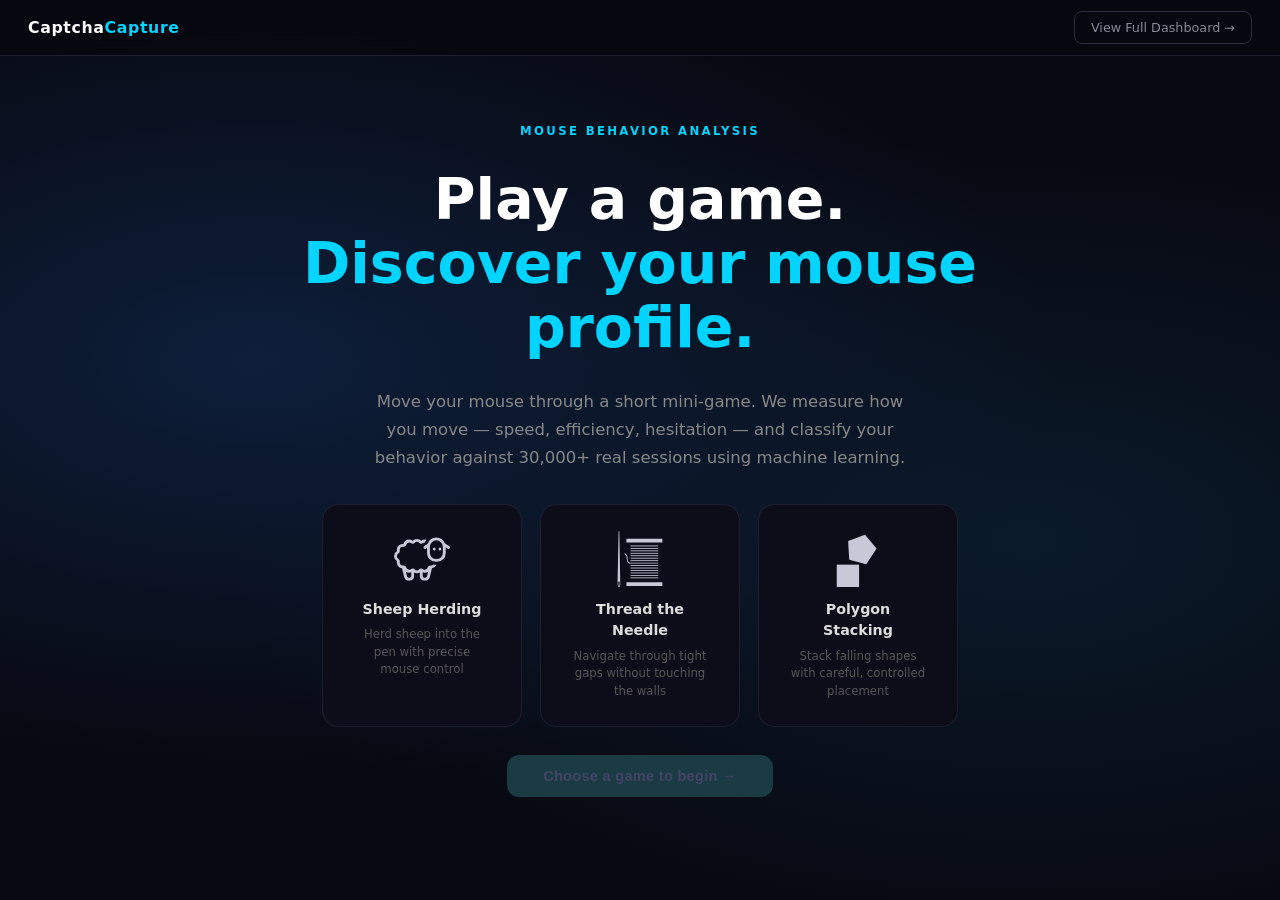
==== dashboard/frontend/game.html @ 06339fa9 "shared.css clean removed components section from shared.css after migrating/confirming it is in comp" ====
<!DOCTYPE html>
<html lang="en">
<head>
<meta charset="UTF-8">
<meta name="viewport" content="width=device-width, initial-scale=1.0">
<title>CaptchaCapture — Play & Discover Your Mouse Profile</title>
<link rel="stylesheet" href="css/tokens.css">
<link rel="stylesheet" href="css/components.css">
<link rel="stylesheet" href="css/shared.css">
<style>

#page-landing, #page-game, #page-results {
  display: none;
  min-height: 100vh;
  padding-top: var(--nav-h);
}
#page-landing.active,
#page-game.active,
#page-results.active { display: flex; }

#page-landing {
  flex-direction: column;
  align-items: center;
  justify-content: center;
  text-align: center;
  gap: 28px;
  padding: 80px 28px 60px;
  background:
    radial-gradient(ellipse at 20% 40%, #0d1f3a 0%, transparent 55%),
    radial-gradient(ellipse at 80% 60%, #0a1a2a 0%, transparent 55%);
}
.landing-eyebrow {
  font-size: 0.78rem;
  letter-spacing: 0.2em;
  text-transform: uppercase;
  color: #00d4ff;
  font-weight: 600;
}
.landing-title {
  font-size: clamp(2.2rem, 5vw, 3.8rem);
  font-weight: 800;
  color: #fff;
  line-height: 1.12;
  max-width: 720px;
}
.landing-title span { color: #00d4ff; }
.landing-sub {
  font-size: 1.1rem;
  color: #888;
  max-width: 540px;
  line-height: 1.7;
}
.game-picker {
  display: flex;
  gap: 18px;
  flex-wrap: wrap;
  justify-content: center;
  margin-top: 4px;
}
.game-card {
  background: #0d0d1a;
  border: 1.5px solid #1e1e30;
  border-radius: 16px;
  padding: 26px 30px;
  width: 200px;
  cursor: pointer;
  transition: border-color 0.2s, transform 0.15s, box-shadow 0.2s;
  text-align: center;
}
.game-card:hover {
  border-color: #00d4ff;
  transform: translateY(-4px);
  box-shadow: 0 10px 36px rgba(0,212,255,0.13);
}
.game-card.selected {
  border-color: #00d4ff;
  box-shadow: 0 0 0 2px #00d4ff44, 0 8px 28px rgba(0,212,255,0.18);
}
.game-card-icon { margin-bottom: 12px; display: flex; justify-content: center; }
.game-card-icon svg { width: 56px; height: 56px; overflow: visible; }
.game-card-name { font-size: 0.95rem; font-weight: 700; color: #ddd; }
.game-card-desc { font-size: 0.78rem; color: #555; margin-top: 6px; line-height: 1.5; }

#page-game {
  flex-direction: column;
  align-items: center;
  justify-content: flex-start;
  padding: 72px 20px 20px;
  gap: 10px;
}
.game-header {
  display: flex;
  align-items: center;
  justify-content: space-between;
  width: 100%;
  max-width: 960px;
  margin-bottom: 15px;
}
.game-title-row { font-size: 0.9rem; color: #666; }
.game-title-row strong { color: #bbb; font-size: 1rem; }
#game-status { font-size: 0.88rem; color: #00d4ff; font-weight: 600; }

.game-wrapper {
  display: flex;
  flex-direction: column;
  align-items: center;
  width: min(550px, 90vw);
  padding-top: 10px;

}

.game-container {
  width: min(550px, 90vw);
  display: flex;
  align-items: stretch;
  overflow: hidden;
  border-radius: 12px;

}

.game-instructions-banner {
  width: 100%;
  box-sizing: border-box;
  padding-top: 10px;
  padding-bottom: 10px;
  border-radius: 12px 12px 0 0; 
  line-height: 1.4;
  font-size: 15px;
  margin: 0;             
  display: flex;              
  flex-direction: column;
  justify-content: center;
  align-items: center;
  text-align: center;
  background: #00d5ff78;
  color: #fff;
}


.game-container {
  width: min(550px, 90vw);
  display: flex;
  flex-direction: column;  
  overflow: hidden;
  border-radius: 12px;
}

.game-canvas-wrap { 
  width: 100%;
  aspect-ratio: 1 / 1;
  position: relative;
  background: #000;
  overflow: hidden;
}
#game-canvas {
  display: block;
  width: 100%;
  height: 100%;
  image-rendering: pixelated;
  cursor: crosshair;
}
.game-loading {
  position: absolute;
  inset: 0;
  display: flex;
  flex-direction: column;
  align-items: center;
  justify-content: center;
  gap: 14px;
  background: #080810;
  font-size: 0.95rem;
  color: #555;
  transition: opacity 0.4s;
  pointer-events: none;
}
.game-loading.hidden { opacity: 0; pointer-events: none; }

.game-hint {
  font-size: 0.8rem;
  color: #444;
  max-width: 960px;
  text-align: center;
}

#page-results {
  flex-direction: column;
  align-items: center;
  justify-content: flex-start;
  padding: 88px 28px 60px;
  gap: 36px;
}
.results-hero { text-align: center; max-width: 640px; }
.results-eyebrow {
  font-size: 0.76rem;
  letter-spacing: 0.18em;
  text-transform: uppercase;
  color: #00d4ff;
  font-weight: 600;
  margin-bottom: 12px;
}
.results-cluster-name {
  font-size: clamp(1.8rem, 4vw, 2.8rem);
  font-weight: 800;
  color: #fff;
  line-height: 1.15;
}
.results-cluster-desc {
  font-size: 1rem;
  color: #aaa;
  margin-top: 12px;
  line-height: 1.7;
  max-width: 540px;
}
.cluster-badge { margin-bottom: 14px; }
#results-cluster-traits {
  display: none;
  flex-wrap: wrap;
  gap: 8px;
  margin-top: 16px;
}
.trait-pill {
  display: inline-flex;
  align-items: center;
  gap: 6px;
  background: rgba(255,255,255,0.07);
  border: 1px solid rgba(255,255,255,0.12);
  border-radius: 999px;
  padding: 4px 12px;
  font-size: 0.82rem;
}
.trait-key {
  color: #888;
  font-weight: 500;
}
.trait-val {
  color: #e0e0e0;
  font-weight: 700;
}
.results-stats {
  display: flex;
  gap: 14px;
  flex-wrap: wrap;
  justify-content: center;
  max-width: 740px;
  width: 100%;
}
.result-stat {
  background: #0d0d1a;
  border: 1px solid #1e1e30;
  border-radius: 14px;
  padding: 18px 22px;
  flex: 1;
  min-width: 120px;
  max-width: 160px;
  text-align: center;
}
.result-stat-label {
  font-size: 0.68rem;
  text-transform: uppercase;
  letter-spacing: 0.1em;
  color: #555;
  margin-bottom: 8px;
}
.result-stat-value {
  font-size: 1.7rem;
  font-weight: 800;
  color: #e8e8e8;
  line-height: 1;
}
.result-stat-unit {
  font-size: 0.65rem;
  color: #444;
  margin-top: 4px;
}
.results-cta-row {
  display: flex;
  gap: 14px;
  flex-wrap: wrap;
  justify-content: center;
}
</style>
</head>
<body>

<nav class="cc-nav">
  <span class="cc-nav-logo">Captcha<span class="accent">Capture</span></span>
  <a href="/dashboard" class="cc-nav-link">View Full Dashboard →</a>
</nav>

<section id="page-landing" class="active">
  <div class="landing-eyebrow">Mouse Behavior Analysis</div>
  <h1 class="landing-title">Play a game.<br><span>Discover your mouse profile.</span></h1>
  <p class="landing-sub">
    Move your mouse through a short mini-game. We measure how you move —
    speed, efficiency, hesitation — and classify your behavior against
    30,000+ real sessions using machine learning.
  </p>

  <div class="game-picker">
    <div class="game-card" data-game="0">
      <div class="game-card-icon" data-icon="sheep"></div>
      <div class="game-card-name">Sheep Herding</div>
      <div class="game-card-desc">Herd sheep into the pen with precise mouse control</div>
    </div>
    <div class="game-card" data-game="1">
      <div class="game-card-icon" data-icon="thread"></div>
      <div class="game-card-name">Thread the Needle</div>
      <div class="game-card-desc">Navigate through tight gaps without touching the walls</div>
    </div>
    <div class="game-card" data-game="2">
      <div class="game-card-icon" data-icon="polygon"></div>
      <div class="game-card-name">Polygon Stacking</div>
      <div class="game-card-desc">Stack falling shapes with careful, controlled placement</div>
    </div>
  </div>

  <button class="btn-primary" id="btn-start" disabled>
    Choose a game to begin →
  </button>

  <div class="error-banner" id="landing-error"></div>
</section>

<section id="page-game">
  <div class="game-header">
    <div class="game-title-row">Playing: <strong id="game-type-label">—</strong></div>
    <div style="display:flex;gap:12px;align-items:center">
      <span id="game-status">Loading…</span>
      <button class="btn-secondary" id="btn-back-to-landing">← Change game</button>
    </div>
  </div>

  <!-- Adding Game Instructions-->
  <div class="game-wrapper">
    <div id="game-instructions" class="game-instructions-banner" style="display:none;"></div>
    <!-- <canvas id="play-canvas" width="330" height="330"></canvas>-->

    <div class="game-canvas-wrap" id="game-canvas-wrap">
      <canvas id="game-canvas"></canvas>
      <div class="game-loading" id="game-loading-overlay">
        <div class="spinner"></div>
        <span>Loading game…</span>
      </div>
    </div>
  </div>



  <p class="game-hint">Move your mouse inside the game area to play. The game ends automatically when you complete the puzzle.</p>
  <div class="error-banner" id="game-error"></div>
</section>

<section id="page-results">
  <div class="results-hero">
    <div class="results-eyebrow">Your Mouse Profile</div>
    <div id="results-badge" class="cluster-badge"></div>
    <div id="results-cluster-name" class="results-cluster-name"></div>
    <div id="results-cluster-desc" class="results-cluster-desc"></div>
    <div id="results-cluster-traits"></div>
  </div>

  <div class="results-stats" id="results-stats"></div>

  <div class="results-cta-row">
    <a class="btn-primary" id="btn-see-dashboard" href="/dashboard">
      See where you fit in the full dataset →
    </a>
    <button class="btn-ghost" id="btn-play-again">↺ Play again</button>
  </div>
</section>

<script src="js/svg_icons.js"></script>
<script>

const PAGES = ["landing", "game", "results"];
function showPage(name) {
  PAGES.forEach(p =>
    document.getElementById(`page-${p}`).classList.toggle("active", p === name)
  );
}

function showError(id, msg) {
  const el = document.getElementById(id);
  if (!el) return;
  el.textContent = msg;
  el.style.display = "block";
}
function clearError(id) {
  const el = document.getElementById(id);
  if (el) { el.textContent = ""; el.style.display = "none"; }
}


const CLUSTER_INFO = {
  0: {
    name: "Fast-Balanced-Fluid",
    color: "#f77189",
    desc: "You move fast and you cover the most ground doing it. Your speed varies in bursts rather than staying perfectly steady, suggesting confident, reactive movement rather than rigid precision. You prioritize momentum over caution, and it shows.",
    stats: { speed: "High", efficiency: "Moderate", pauses: "Low", consistency: "Variable" },
  },
  1: {
    name: "Slow-Balanced-Fluid",
    color: "#97a431",
    desc: "The most consistent mover of all groups. Your speed barely wavers, which is rare. You take longer and pause more often, but your paths are economical. You think before you move, and when you move, it's controlled.",
    stats: { speed: "Low", efficiency: "Moderate", pauses: "High", consistency: "Very steady" },
  },
  2: {
    name: "Moderate-Direct-Fluid",
    color: "#36ada4",
    desc: "You take the most direct paths of any group, with higher path efficiency than anyone else, and you finish fastest despite not being the quickest mover. You move with purpose: no wasted distance, low hesitation, and a clear sense of where you're going before your hand moves.",
    stats: { speed: "Moderate", efficiency: "Highest", pauses: "Low", consistency: "Moderate" },
  },
  3: {
    name: "Moderate-Circuitous-Hesitant",
    color: "#a48cf4",
    desc: "You explore. Your paths are the longest of any group, about twice the distance of typical sessions, and you take roughly three times as long to complete tasks. This is a rare profile (about 6% of all sessions): careful, investigative, and thorough. You study the environment before committing.",
    stats: { speed: "Moderate-low", efficiency: "Lowest", pauses: "Highest", consistency: "Variable" },
  },
};

const GAME_LABELS = ["Sheep Herding", "Thread the Needle", "Polygon Stacking"];
const GAME_TYPES  = ["sheep-herding", "thread-the-needle", "polygon-stacking"];

let selectedGameIdx = null;
let wasmModule      = null;
let rafId           = null;
let gameRunning     = false;

document.querySelectorAll(".game-card").forEach(card => {
  card.addEventListener("click", () => {
    document.querySelectorAll(".game-card").forEach(c => c.classList.remove("selected"));
    card.classList.add("selected");
    selectedGameIdx = parseInt(card.dataset.game, 10);
    const btn = document.getElementById("btn-start");
    btn.textContent = `Start ${GAME_LABELS[selectedGameIdx]} →`;
    btn.disabled = false;
  });
});

document.getElementById("btn-start").addEventListener("click", () => {
  if (selectedGameIdx === null) return;
  clearError("landing-error");
  startGame(selectedGameIdx);
});

document.getElementById("btn-back-to-landing").addEventListener("click", () => {
  stopGame();
  showPage("landing");
});

document.getElementById("btn-play-again").addEventListener("click", () => {
  showPage("landing");
});


function createSeededRNG(seed) {
  let state = seed >>> 0;
  return {
    next() {
      state |= 0;
      state = (state + 0x6D2B79F5) | 0;
      let t = Math.imul(state ^ (state >>> 15), 1 | state);
      t = (t + Math.imul(t ^ (t >>> 7), 61 | t)) ^ t;
      return ((t ^ (t >>> 14)) >>> 0) / 4294967296;
    }
  };
}

const GameTypeEnum = {
  "thread-the-needle": 0,
  "sheep-herding":     1,
  "polygon-stacking":  2,
};

function renderPvg(G, ctx, W, H, imageData) {
  G._game_render_pvg();
  const pixelPtr = G._game_get_pvg_pixels();
  const stride   = G._game_get_pvg_stride();
  if (!pixelPtr || !stride) return;

  const wasmMem = G.HEAPU8;
  const data = imageData.data;
  for (let y = 0; y < H; y++) {
    const srcRow = pixelPtr + y * stride;
    const dstRow = y * W * 4;
    for (let x = 0; x < W; x++) {
      const si = srcRow + x * 4, di = dstRow + x * 4;
      const r = wasmMem[si], g = wasmMem[si+1], b = wasmMem[si+2], a = wasmMem[si+3];
      if (a === 0) {
        data[di] = data[di+1] = data[di+2] = data[di+3] = 0;
      } else if (a === 255) {
        data[di] = r; data[di+1] = g; data[di+2] = b; data[di+3] = 255;
      } else {
        data[di]   = Math.min(255, (r * 255 / a) | 0);
        data[di+1] = Math.min(255, (g * 255 / a) | 0);
        data[di+2] = Math.min(255, (b * 255 / a) | 0);
        data[di+3] = a;
      }
    }
  }
  ctx.putImageData(imageData, 0, 0);
}

//// Adding Game Instructions ////
const GAME_INSTRUCTIONS = {
  'sheep-herding': {
    class: 'sheep',
    small: 'Drag the dots into the',
    main: '<span style="color:#86efac">Green</span> circle'
  },
  'thread-the-needle': {
    class: 'needle',
    small: 'Drag the top of the string<br>to guide the carrot into',
    main: 'The Target' 
  },
  'polygon-stacking': {
    class: 'polygon',
    small: 'Stack and balance for',
    main: '3 Seconds'
  }
};


function showGameInstructions(gameType, targetInfo = null) {
  const header = document.getElementById('game-instructions');
  const info = GAME_INSTRUCTIONS[gameType];
  if (!info) {
    header.style.display = 'none';
    return;
  }
  header.className = `game-instructions-banner ${info.class}`;

  let mainText = info.main;
  if (gameType === 'thread-the-needle' && targetInfo && targetInfo.colorName) {
    const shapeName = targetInfo.shape.charAt(0).toUpperCase() + targetInfo.shape.slice(1);
    mainText = `The <span style="color:${targetInfo.colorHex}">${targetInfo.colorName}</span> ${shapeName}`;
  }
  header.innerHTML = `
    <div class="game-header-small">${info.small}</div>
    <div class="game-header-main">${mainText}</div>
  `;
  header.style.display = 'block';
}

function getTargetInfo(G) {
  const shapePtr = G._malloc(64);
  const colorPtr = G._malloc(64);
  const colorValuePtr = G._malloc(4);

  G._game_get_target_info(shapePtr, colorPtr, colorValuePtr);

  const shape = G.UTF8ToString(shapePtr);
  const colorName = G.UTF8ToString(colorPtr);
  const colorValue = G.getValue(colorValuePtr, 'i32');

  const r = colorValue & 0xff;
  const g = (colorValue >> 8) & 0xff;
  const b = (colorValue >> 16) & 0xff;

  const colorHex =
    `#${r.toString(16).padStart(2, '0')}` +
    `${g.toString(16).padStart(2, '0')}` +
    `${b.toString(16).padStart(2, '0')}`;

  G._free(shapePtr);
  G._free(colorPtr);
  G._free(colorValuePtr);

  return { shape, colorName, colorHex };
}


const CANVAS_SIZE  = 330;
const GRID_SIZE    = 200;
const PHYSICS_MS   = 1000 / 240;

async function startGame(gameIdx) {
  showPage("game");
  document.getElementById("game-type-label").textContent = GAME_LABELS[gameIdx];
  document.getElementById("game-status").textContent = "Loading…";
  clearError("game-error");

  const overlay = document.getElementById("game-loading-overlay");
  overlay.classList.remove("hidden");

  try {
    if (!window.createGameModule) {
      await loadScript("game.js");
    }

    if (!wasmModule) {
      wasmModule = await window.createGameModule({ locateFile: p => p });
    }

    const G = wasmModule;

    const playSeed = Math.floor(Math.random() * 3333);
    const rng = createSeededRNG(playSeed);
    rng.next();
    const wasmSeed = Math.floor(rng.next() * 0xffffffff);

    const gameTypeStr = GAME_TYPES[gameIdx];
    const gameTypeEnum = GameTypeEnum[gameTypeStr];
    G._game_init(gameTypeEnum, wasmSeed, CANVAS_SIZE, CANVAS_SIZE);


    //// add target info + game instruction////
    const targetInfo = getTargetInfo(G);
    showGameInstructions(gameTypeStr, targetInfo);

    const canvas  = document.getElementById("game-canvas");
    canvas.width  = CANVAS_SIZE;
    canvas.height = CANVAS_SIZE;
    const ctx2d   = canvas.getContext("2d");
    const imgData = new ImageData(CANVAS_SIZE, CANVAS_SIZE);

    overlay.classList.add("hidden");
    document.getElementById("game-status").textContent = "Playing…";
    gameRunning = true;

    let gx = GRID_SIZE / 2, gy = GRID_SIZE / 2, mouseDown = false;

    function toGrid(e) {
      const rect = canvas.getBoundingClientRect();
      gx = Math.max(0, Math.min(GRID_SIZE, ((e.clientX - rect.left) / rect.width)  * GRID_SIZE));
      gy = Math.max(0, Math.min(GRID_SIZE, ((e.clientY - rect.top)  / rect.height) * GRID_SIZE));
    }

    canvas.addEventListener("mousemove",  toGrid);
    canvas.addEventListener("mousedown",  e => { toGrid(e); mouseDown = true;  });
    canvas.addEventListener("mouseup",    e => { toGrid(e); mouseDown = false; });
    canvas.addEventListener("mouseleave", ()  => { mouseDown = false; });
    canvas.addEventListener("touchmove",  e => { e.preventDefault(); toGrid(e.touches[0]); }, { passive: false });
    canvas.addEventListener("touchstart", e => { e.preventDefault(); mouseDown = true;  toGrid(e.touches[0]); }, { passive: false });
    canvas.addEventListener("touchend",   e => { e.preventDefault(); mouseDown = false; }, { passive: false });

    let accumulator = 0;
    let lastTs = performance.now();

    function loop(ts) {
      if (!gameRunning) return;

      accumulator += ts - lastTs;
      lastTs = ts;

      while (accumulator >= PHYSICS_MS) {
        G._game_record_input(gx, gy);
        G._game_apply_input(gx, gy, mouseDown ? 1 : 0);
        G._game_step(gx, gy, mouseDown ? 1 : 0);
        accumulator -= PHYSICS_MS;

        if (G._game_is_solved() || G._game_is_failed()) {
          gameRunning = false;
          document.getElementById("game-status").textContent = "Analysing…";
          finishGame(gameIdx, playSeed);
          return;
        }
      }

      renderPvg(G, ctx2d, CANVAS_SIZE, CANVAS_SIZE, imgData);
      rafId = requestAnimationFrame(loop);
    }

    rafId = requestAnimationFrame(loop);

  } catch (err) {
    console.error("[game]", err);
    overlay.classList.add("hidden");
    showError("game-error", `Could not start game: ${err.message || err}`);
    document.getElementById("game-status").textContent = "Error";
  }
}

function stopGame() {
  gameRunning = false;
  if (rafId) { cancelAnimationFrame(rafId); rafId = null; }
  const old = document.getElementById("game-canvas");
  if (old) { old.replaceWith(old.cloneNode(false)); }
  if (wasmModule) { try { wasmModule._game_cleanup(); } catch(e) {} }
  //// hide instructions ////
  document.getElementById('game-instructions').style.display = 'none';
}

async function loadScript(src) {
  return new Promise((resolve, reject) => {
    const s = document.createElement("script");
    s.src     = src;
    s.onload  = resolve;
    s.onerror = () => reject(new Error(`Failed to load ${src}`));
    document.head.appendChild(s);
  });
}

function computeFeatures(session) {
  const ticks = session.tickInputs || [];
  const n = ticks.length;

  if (n < 2) {
    return { speed_mean: 0, path_efficiency: 0, pause_rate: 0, duration: 0 };
  }

  const tickCount  = session.physicsTickCount || n;
  const durationMs = session.duration || (tickCount * (1000 / 240));

  let totalDist = 0;
  let pauses = 0;
  const PAUSE_THRESH = 0.5;

  for (let i = 1; i < n; i++) {
    const dx = ticks[i].x - ticks[i-1].x;
    const dy = ticks[i].y - ticks[i-1].y;
    const d  = Math.sqrt(dx*dx + dy*dy);
    totalDist += d;
    if (d < PAUSE_THRESH) pauses++;
  }

  const dx0 = ticks[n-1].x - ticks[0].x;
  const dy0 = ticks[n-1].y - ticks[0].y;
  const straightLine = Math.sqrt(dx0*dx0 + dy0*dy0);

  const speed_mean      = totalDist / Math.max(n - 1, 1);
  const path_efficiency = totalDist > 0 ? Math.min(straightLine / totalDist, 1) : 0;
  const pause_rate      = (n - 1) > 0 ? pauses / (n - 1) : 0;

  return {
    speed_mean:      parseFloat(speed_mean.toFixed(4)),
    path_efficiency: parseFloat(path_efficiency.toFixed(4)),
    pause_rate:      parseFloat(pause_rate.toFixed(4)),
    duration:        parseFloat(durationMs.toFixed(2)),
  };
}

async function finishGame(gameIdx, playSeed) {
  const G = wasmModule;

  let JsonSession = {};
  try {
    const ptr  = G._game_get_session_data();
    const json = G.UTF8ToString(ptr);
    console.log("[game] session JSON:", json);
    if (json) JsonSession = JSON.parse(json);
  } catch (e) {
    console.warn("[game] Could not read session data:", e);
  }

  const computed = computeFeatures(JsonSession);
  console.log("[game] computed features:", computed);

  const sessionFeatures = {
    speed_mean:      computed.speed_mean,
    path_efficiency: computed.path_efficiency,
    pause_rate:      computed.pause_rate,
    duration:        parseFloat(Math.log(Math.max(computed.duration, 1)).toFixed(4)),
    duration_ms:     computed.duration,
    game_type:       GAME_TYPES[gameIdx],
    puzzle_seed:     playSeed,
  };

  try { G._game_cleanup(); } catch(e) {}

  let result;
  try {
    const resp = await fetch("/api/classify", {
      method: "POST",
      headers: { "Content-Type": "application/json" },
      body: JSON.stringify(sessionFeatures),
    });
    if (!resp.ok) throw new Error(`Server returned ${resp.status}`);
    result = await resp.json();
  } catch (err) {
    console.error("[classify]", err);
    showError("game-error", `Classification failed: ${err.message}`);
    document.getElementById("game-status").textContent = "Error";
    return;
  }

  renderResults(result, sessionFeatures);
}


function renderResults(result, features) {
  const info = CLUSTER_INFO[result.cluster] || { name: `Cluster ${result.cluster}`, color: "#888", desc: "" };
  const clr  = info.color;

  document.getElementById("results-badge").textContent      = `Cluster ${result.cluster}`;
  document.getElementById("results-badge").style.cssText    = `border-color:${clr};color:${clr}`;
  document.getElementById("results-cluster-name").textContent = info.name;
  document.getElementById("results-cluster-name").style.color = clr;
  document.getElementById("results-cluster-desc").textContent  = info.desc;

  const traitEl = document.getElementById("results-cluster-traits");
  if (traitEl && info.stats) {
    traitEl.innerHTML = Object.entries(info.stats).map(([k, v]) =>
      `<span class="trait-pill"><span class="trait-key">${k.charAt(0).toUpperCase() + k.slice(1)}</span><span class="trait-val">${v}</span></span>`
    ).join("");
    traitEl.style.display = "flex";
  } else if (traitEl) {
    traitEl.style.display = "none";
  }

  const statDefs = [
    { key: "speed_mean",      label: "Avg Speed",  unit: "px/tick" },
    { key: "path_efficiency", label: "Efficiency", unit: "" },
    { key: "pause_rate",      label: "Pause Rate", unit: "" },
    { key: "duration_ms",     label: "Duration",   unit: "ms" },
  ];

  document.getElementById("results-stats").innerHTML = statDefs.map(s => {
    const raw = features[s.key] ?? result.features?.[s.key];
    const val = raw != null ? Number(raw).toFixed(2) : "—";
    return `
      <div class="result-stat">
        <div class="result-stat-label">${s.label}</div>
        <div class="result-stat-value">${val}</div>
        ${s.unit ? `<div class="result-stat-unit">${s.unit}</div>` : ""}
      </div>`;
  }).join("");

  const exemplar = result.exemplars?.[0];
  let dashUrl = `/dashboard?cluster=${result.cluster}`;
  if (exemplar) dashUrl += `&point=${exemplar.hf_index}`;
  if (features.game_type) dashUrl += `&game=${encodeURIComponent(features.game_type)}`;
  document.getElementById("btn-see-dashboard").href = dashUrl;

  showPage("results");
}

document.querySelectorAll(".game-card-icon[data-icon]").forEach(container => {
  const key = container.dataset.icon;
  const map = { sheep: sheepSVG, thread: threadSVG, polygon: polygonSVG };
  if (!map[key]) return;
  const svg = document.createElementNS("http://www.w3.org/2000/svg", "svg");
  svg.setAttribute("xmlns", "http://www.w3.org/2000/svg");
  svg.innerHTML = map[key];
  container.appendChild(svg);
  const bb = svg.getBBox();
  if (bb.width && bb.height) {
    svg.setAttribute("viewBox", `${bb.x} ${bb.y} ${bb.width} ${bb.height}`);
  }
});
</script>
</body>
</html>
---- dashboard/frontend/css/tokens.css ----
/* =============================================================================
   tokens.css — Design System
   ============================================================================= */

:root {
  /* Backgrounds */
  --bg-base:      #080810;
  --bg-surface:   #0d0d1a;
  --bg-raised:    #12121f;
  --bg-border:    #1e1e30;
  --bg-border-2:  #2a2a40;

  /* Accent */
  --accent:       #00d4ff;
  --accent-dim:   #00d4ff44;
  --accent-hover: #33ddff;

  /* Text */
  --text-hi:      #ffffff;
  --text-mid:     #c8c8d8;
  --text-lo:      #888899;
  --text-muted:   #555566;

  /* Cluster palette */
  --cluster-0: #ff4d6d;
  --cluster-1: #c9d93a;
  --cluster-2: #ff9f1c;
  --cluster-3: #b388ff;

  /* Layout */
  --nav-h: 56px;

  /* Radius */
  --radius-sm: 8px;
  --radius-md: 12px;
  --radius-lg: 16px;

  /* Typography */
  --font-ui:   "Segoe UI", system-ui, -apple-system, sans-serif;
  --font-mono: "Cascadia Code", "Fira Code", "Consolas", ui-monospace, monospace;

  /* trajectory */
  --traj-bg:           #1a1a2a;
  --traj-border:       var(--bg-border-2);

  --traj-cursor-up:    var(--text-mid);
  --traj-cursor-down:  var(--accent);

  --traj-trail-up:     var(--text-mid);
  --traj-trail-down:   var(--accent);

  --traj-badge-bg:     var(--bg-raised);
  --traj-badge-stroke: var(--bg-border);

  --traj-replay-bg:    var(--bg-raised);
  --traj-replay-border: var(--bg-border);
}
---- dashboard/frontend/css/components.css ----
/* =============================================================================
   components.css — UI Elements
   ============================================================================= */

/* NAV */
.cc-nav {
  position: fixed;
  top: 0; left: 0; right: 0;
  height: var(--nav-h);
  display: flex;
  justify-content: space-between;
  align-items: center;
  padding: 0 28px;
  background: rgba(8,8,16,0.92);
  border-bottom: 1px solid var(--bg-border);
  backdrop-filter: blur(14px);
  z-index: 200;
}

.cc-nav-logo {
  font-size: 1.05rem;
  font-weight: 800;
  color: var(--text-hi);
  text-decoration: none;
}
.cc-nav-logo .accent { color: var(--accent); }

.cc-nav-section {
  font-size: 0.82rem;
  color: var(--text-muted);
}

.cc-nav-link {
  font-size: 0.85rem;
  padding: 6px 16px;
  border: 2px solid var(--accent);
  border-radius: var(--radius-sm);
  color: var(--text-lo);
  text-decoration: none;
}

#reset-btn {
  font-size: 0.85rem;
  border: 2px solid var(--text-lo);
  border-radius: var(--radius-sm);
  color: var(--text-lo);
  text-decoration: none;
  background: rgba(8,8,16,0.92);
}

.cc-nav-actions {
  display: flex;
  align-items: center;
  gap: 10px; 
}

/* BUTTON BASE */
.btn {
  display: inline-flex;
  align-items: center;
  gap: 8px;
  cursor: pointer;
  text-decoration: none;
  border-radius: var(--radius-md);
  transition: 0.18s;
}

/* Primary button */
.btn-primary {
  display: inline-flex;
  align-items: center;
  gap: 8px;
  padding: 13px 36px;
  background: var(--accent);
  color: #000;
  font-weight: 800;
  font-size: 0.97rem;
  border: none;
  border-radius: var(--radius-md);
  cursor: pointer;
  transition: background 0.18s, transform 0.15s, box-shadow 0.18s;
  letter-spacing: 0.02em;
  text-decoration: none;
}

.btn-primary:hover {
  background: var(--accent-hover);
  transform: translateY(-2px);
  box-shadow: 0 8px 24px rgba(0, 212, 255, 0.25);
}

.btn-primary:disabled {
  background: #1a3a44;
  color: #446;
  cursor: not-allowed;
  transform: none;
  box-shadow: none;
}

/* Secondary button */
.btn-secondary {
  display: inline-flex;
  align-items: center;
  gap: 6px;
  padding: 8px 18px;
  background: transparent;
  color: var(--text-lo);
  font-size: 0.85rem;
  border: 1px solid var(--bg-border-2);
  border-radius: var(--radius-sm);
  cursor: pointer;
  transition: color 0.18s, border-color 0.18s;
  text-decoration: none;
}

.btn-secondary:hover {
  color: var(--text-hi);
  border-color: #555;
}

/* Ghost button */
.btn-ghost {
  display: inline-flex;
  align-items: center;
  gap: 8px;
  padding: 13px 30px;
  background: transparent;
  color: var(--text-lo);
  font-size: 0.95rem;
  border: 1px solid var(--bg-border-2);
  border-radius: var(--radius-md);
  cursor: pointer;
  text-decoration: none;
  transition: color 0.18s, border-color 0.18s;
}

.btn-ghost:hover {
  color: var(--text-hi);
  border-color: #555;
}

/* Cluster badge */
.cluster-badge {
  display: inline-block;
  font-size: 0.78rem;
  font-weight: 700;
  letter-spacing: 0.06em;
  text-transform: uppercase;
  border: 1.5px solid currentColor;
  border-radius: 20px;
  padding: 4px 16px;
}

/* Error banner */
.error-banner {
  display: none;
  background: #1a0000;
  border: 1px solid #600;
  color: #f88;
  font-size: 0.85rem;
  padding: 12px 20px;
  border-radius: var(--radius-md);
  max-width: 640px;
  width: 100%;
  text-align: center;
}

/* Loading spinner */
.spinner {
  width: 36px;
  height: 36px;
  border: 3px solid var(--bg-border);
  border-top-color: var(--accent);
  border-radius: 50%;
  animation: spin 0.8s linear infinite;
}

@keyframes spin { to { transform: rotate(360deg); } }

@keyframes spin {
  to { transform: rotate(360deg); }
}



.panel {
  display: grid;
  grid-template-rows: 50px 1fr;
  border-radius: var(--radius-sm);
  overflow: hidden;
  background: #000;
  box-shadow: 0 2px 6px rgba(0,0,0,0.1);
}

/* shared panel header */
.panel > h3 {
  display: flex;
  justify-content: center;
  align-items: center;
  margin: 0;
  font-size: 1.1rem;
  font-weight: 700;
  color: #fff;
}

.btn {
  display: inline-flex;
  align-items: center;
  gap: 8px;
  cursor: pointer;
  text-decoration: none;
  border-radius: var(--radius-md);
  transition: 0.18s;
}

.text-ui { font-family: var(--font-ui); }

.text-muted { color: var(--text-muted); }

.text-sm { font-size: 0.85rem; }
.text-xs { font-size: 0.75rem; }
.text-md { font-size: 1rem; }
.text-lg { font-size: 1.15rem; }

.is-hovered { transition: 120ms ease; }
.is-selected { transition: 120ms ease; }
.is-disabled { opacity: 0.5; pointer-events: none; }
}
---- dashboard/frontend/css/shared.css ----
/* =============================================================================
   shared.css — CaptchaCapture Design System
   Single source of truth for all visual styles.
   ============================================================================= */


/* =============================================================================
   1. RESET
   ============================================================================= */

*, *::before, *::after { box-sizing: border-box; margin: 0; padding: 0; }

/* =============================================================================
   3. BASE / GLOBAL
   ============================================================================= */

html, body {
  height: 100%;
  margin: 0;
  padding: 0;
  background: var(--bg-base);
  color: var(--text-mid);
  font-family: var(--font-ui);
  font-size: 15px;
  line-height: 1.5;
  overflow-x: hidden;
}


/* =============================================================================
   4. NAVIGATION
   ============================================================================= */

.cc-nav {
  position: fixed;
  top: 0; left: 0; right: 0;
  height: var(--nav-h);
  display: flex;
  align-items: center;
  justify-content: space-between;
  padding: 0 28px;
  background: rgba(8, 8, 16, 0.92);
  border-bottom: 1px solid var(--bg-border);
  backdrop-filter: blur(14px);
  -webkit-backdrop-filter: blur(14px);
  z-index: 200;
}

.cc-nav-logo {
  font-size: 1.05rem;
  font-weight: 800;
  color: var(--text-hi);
  letter-spacing: 0.04em;
  text-decoration: none;
}

.cc-nav-logo .accent { color: var(--accent); }

.cc-nav-section {
  font-weight: 400;
  color: var(--text-muted);
  font-size: 0.82rem;
  margin-left: 10px;
}

.cc-nav-link {
  font-size: 0.85rem;
  color: var(--text-lo);
  text-decoration: none;
  padding: 6px 16px;
  border: 1px solid var(--bg-border-2);
  border-radius: var(--radius-sm);
  transition: color 0.18s, border-color 0.18s;
}

.cc-nav-link:hover {
  color: var(--text-hi);
  border-color: #555;
}

/* =============================================================================
   6. TYPOGRAPHY — SVG data-vis & UI text
   ============================================================================= */

/* Filter list labels (D3 SVG text) */
.filters-text {
  font-size: 12px;
  fill: #A8A8A8;
  font-weight: 400;
  font-family: var(--font-ui);
  letter-spacing: 0.2px;
  transition: fill 120ms ease, opacity 120ms ease;
}

.filters-text.hovered { fill: #DCDCDC; }

.filters-text.selected {
  fill: #FFFFFF;
  font-weight: 600;
}

/* SVG axis labels */
.axis-label {
  font-family: var(--font-ui);
  fill: #bbb;
  font-size: 16px;
}

/* Radar legend line label */
.radar-legend-highlighted-line {
  font-size: 12px;
  paint-order: stroke;
  stroke: #BFBFBF;
  stroke-width: 6px;
  stroke-linejoin: round;
}
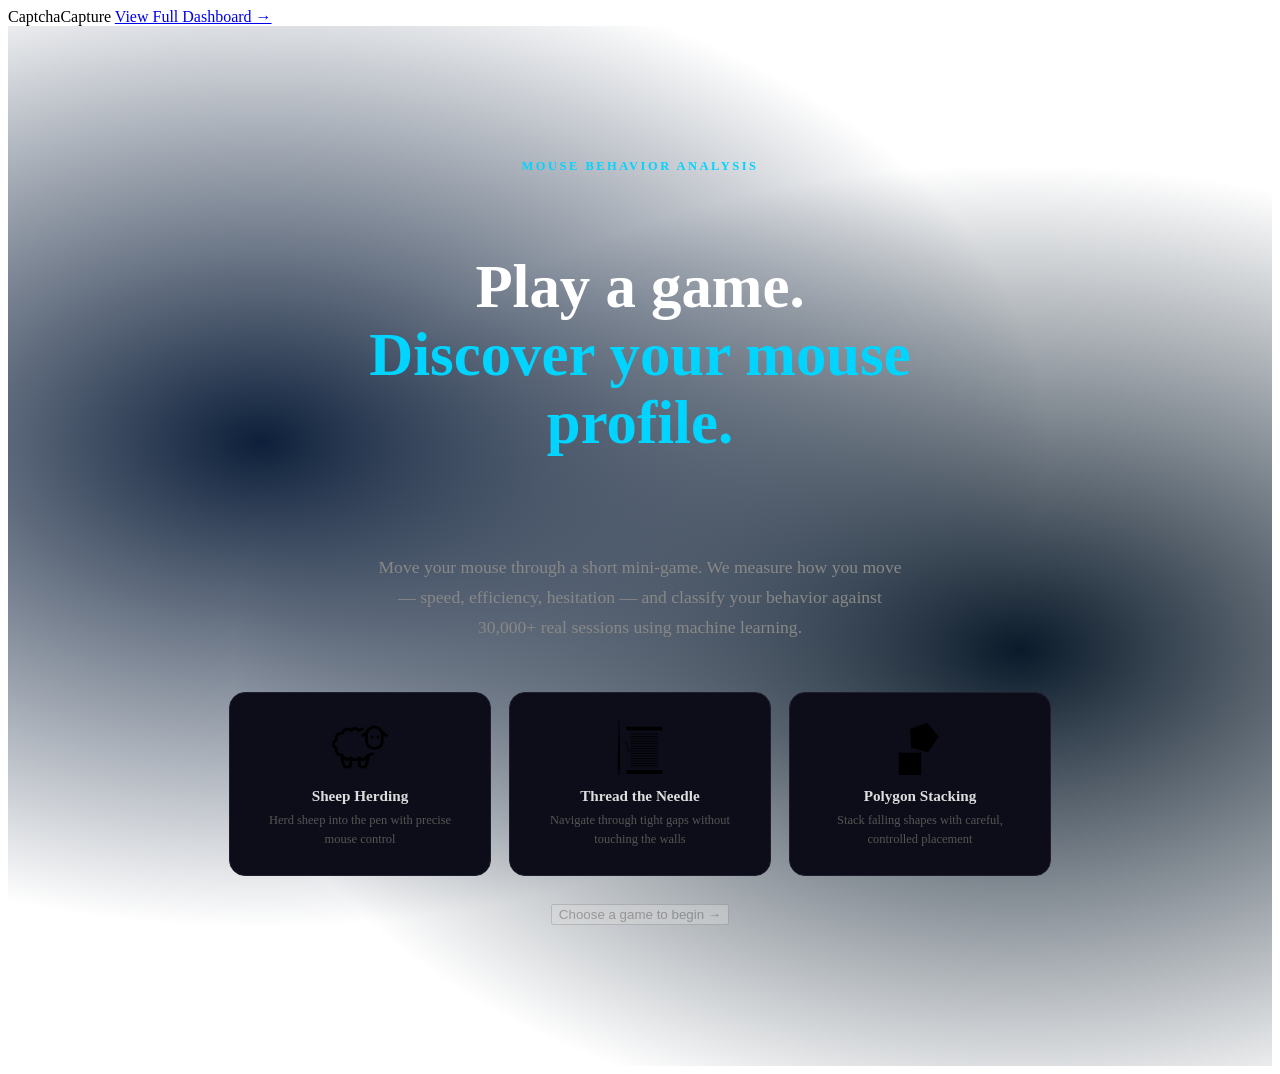
==== commit 5be33e71: "Adding michale's classifier" ====
--- a/dashboard/frontend/game.html
+++ b/dashboard/frontend/game.html
@@ -4,8 +4,6 @@
 <meta charset="UTF-8">
 <meta name="viewport" content="width=device-width, initial-scale=1.0">
 <title>CaptchaCapture — Play & Discover Your Mouse Profile</title>
-<link rel="stylesheet" href="css/tokens.css">
-<link rel="stylesheet" href="css/components.css">
 <link rel="stylesheet" href="css/shared.css">
 <style>
 
@@ -746,14 +744,20 @@
   const computed = computeFeatures(JsonSession);
   console.log("[game] computed features:", computed);
 
+  // Build raw-tick payload for the RF classifier path.
+  const rawTicks = (JsonSession.tickInputs || []).map(t => ({
+    x: t.x, y: t.y, isDown: t.isDown, sampleIndex: t.sampleIndex,
+  }));
+
   const sessionFeatures = {
+    ticks:           rawTicks,
+    duration:        computed.duration,
+    game_type:       GAME_TYPES[gameIdx],
+    puzzle_seed:     playSeed,
     speed_mean:      computed.speed_mean,
     path_efficiency: computed.path_efficiency,
     pause_rate:      computed.pause_rate,
-    duration:        parseFloat(Math.log(Math.max(computed.duration, 1)).toFixed(4)),
     duration_ms:     computed.duration,
-    game_type:       GAME_TYPES[gameIdx],
-    puzzle_seed:     playSeed,
   };
 
   try { G._game_cleanup(); } catch(e) {}
--- a/dashboard/frontend/css/shared.css
+++ b/dashboard/frontend/css/shared.css
@@ -3,83 +3,8 @@
    Single source of truth for all visual styles.
    ============================================================================= */
 
-
 /* =============================================================================
-   1. RESET
-   ============================================================================= */
-
-*, *::before, *::after { box-sizing: border-box; margin: 0; padding: 0; }
-
-/* =============================================================================
-   3. BASE / GLOBAL
-   ============================================================================= */
-
-html, body {
-  height: 100%;
-  margin: 0;
-  padding: 0;
-  background: var(--bg-base);
-  color: var(--text-mid);
-  font-family: var(--font-ui);
-  font-size: 15px;
-  line-height: 1.5;
-  overflow-x: hidden;
-}
-
-
-/* =============================================================================
-   4. NAVIGATION
-   ============================================================================= */
-
-.cc-nav {
-  position: fixed;
-  top: 0; left: 0; right: 0;
-  height: var(--nav-h);
-  display: flex;
-  align-items: center;
-  justify-content: space-between;
-  padding: 0 28px;
-  background: rgba(8, 8, 16, 0.92);
-  border-bottom: 1px solid var(--bg-border);
-  backdrop-filter: blur(14px);
-  -webkit-backdrop-filter: blur(14px);
-  z-index: 200;
-}
-
-.cc-nav-logo {
-  font-size: 1.05rem;
-  font-weight: 800;
-  color: var(--text-hi);
-  letter-spacing: 0.04em;
-  text-decoration: none;
-}
-
-.cc-nav-logo .accent { color: var(--accent); }
-
-.cc-nav-section {
-  font-weight: 400;
-  color: var(--text-muted);
-  font-size: 0.82rem;
-  margin-left: 10px;
-}
-
-.cc-nav-link {
-  font-size: 0.85rem;
-  color: var(--text-lo);
-  text-decoration: none;
-  padding: 6px 16px;
-  border: 1px solid var(--bg-border-2);
-  border-radius: var(--radius-sm);
-  transition: color 0.18s, border-color 0.18s;
-}
-
-.cc-nav-link:hover {
-  color: var(--text-hi);
-  border-color: #555;
-}
-
-/* =============================================================================
-   6. TYPOGRAPHY — SVG data-vis & UI text
+   6. TYPOGRAPHY — SVG data-vis & UI text //////// DIG INTO THIS BEFORE REMOVING
    ============================================================================= */
 
 /* Filter list labels (D3 SVG text) */
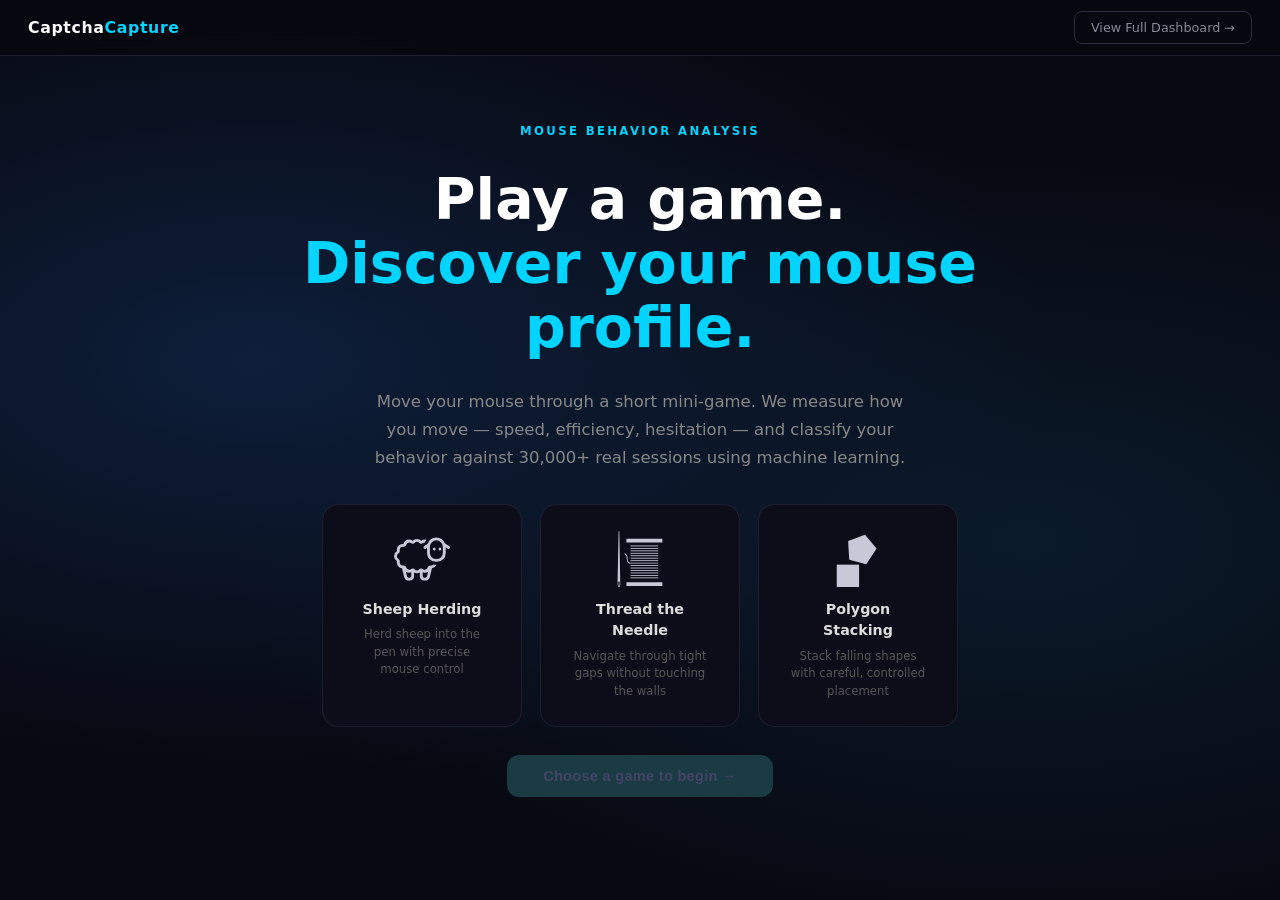
==== commit feb7103c: "Merge branch 'main' into dashboard-styling" ====
--- a/dashboard/frontend/game.html
+++ b/dashboard/frontend/game.html
@@ -4,7 +4,11 @@
 <meta charset="UTF-8">
 <meta name="viewport" content="width=device-width, initial-scale=1.0">
 <title>CaptchaCapture — Play & Discover Your Mouse Profile</title>
+<link rel="stylesheet" href="css/tokens.css">
+<link rel="stylesheet" href="css/layout.css">
+<link rel="stylesheet" href="css/components.css">
 <link rel="stylesheet" href="css/shared.css">
+<link rel="stylesheet" href="css/viz.css">
 <style>
 
 #page-landing, #page-game, #page-results {
@@ -689,45 +693,6 @@
   });
 }
 
-function computeFeatures(session) {
-  const ticks = session.tickInputs || [];
-  const n = ticks.length;
-
-  if (n < 2) {
-    return { speed_mean: 0, path_efficiency: 0, pause_rate: 0, duration: 0 };
-  }
-
-  const tickCount  = session.physicsTickCount || n;
-  const durationMs = session.duration || (tickCount * (1000 / 240));
-
-  let totalDist = 0;
-  let pauses = 0;
-  const PAUSE_THRESH = 0.5;
-
-  for (let i = 1; i < n; i++) {
-    const dx = ticks[i].x - ticks[i-1].x;
-    const dy = ticks[i].y - ticks[i-1].y;
-    const d  = Math.sqrt(dx*dx + dy*dy);
-    totalDist += d;
-    if (d < PAUSE_THRESH) pauses++;
-  }
-
-  const dx0 = ticks[n-1].x - ticks[0].x;
-  const dy0 = ticks[n-1].y - ticks[0].y;
-  const straightLine = Math.sqrt(dx0*dx0 + dy0*dy0);
-
-  const speed_mean      = totalDist / Math.max(n - 1, 1);
-  const path_efficiency = totalDist > 0 ? Math.min(straightLine / totalDist, 1) : 0;
-  const pause_rate      = (n - 1) > 0 ? pauses / (n - 1) : 0;
-
-  return {
-    speed_mean:      parseFloat(speed_mean.toFixed(4)),
-    path_efficiency: parseFloat(path_efficiency.toFixed(4)),
-    pause_rate:      parseFloat(pause_rate.toFixed(4)),
-    duration:        parseFloat(durationMs.toFixed(2)),
-  };
-}
-
 async function finishGame(gameIdx, playSeed) {
   const G = wasmModule;
 
@@ -741,23 +706,21 @@
     console.warn("[game] Could not read session data:", e);
   }
 
-  const computed = computeFeatures(JsonSession);
-  console.log("[game] computed features:", computed);
-
-  // Build raw-tick payload for the RF classifier path.
+  // Raw ticks + duration only — feature extraction matches server (_extract_features + downsample).
   const rawTicks = (JsonSession.tickInputs || []).map(t => ({
     x: t.x, y: t.y, isDown: t.isDown, sampleIndex: t.sampleIndex,
   }));
-
-  const sessionFeatures = {
-    ticks:           rawTicks,
-    duration:        computed.duration,
-    game_type:       GAME_TYPES[gameIdx],
-    puzzle_seed:     playSeed,
-    speed_mean:      computed.speed_mean,
-    path_efficiency: computed.path_efficiency,
-    pause_rate:      computed.pause_rate,
-    duration_ms:     computed.duration,
+  const tickCount = JsonSession.physicsTickCount || rawTicks.length;
+  let durationMs = JsonSession.duration != null ? Number(JsonSession.duration) : NaN;
+  if (!Number.isFinite(durationMs) || durationMs <= 0) {
+    durationMs = tickCount * PHYSICS_MS;
+  }
+  durationMs = Math.round(durationMs);
+
+  const classifyPayload = {
+    ticks: rawTicks,
+    duration: durationMs,
+    game_type: GAME_TYPES[gameIdx],
   };
 
   try { G._game_cleanup(); } catch(e) {}
@@ -767,10 +730,19 @@
     const resp = await fetch("/api/classify", {
       method: "POST",
       headers: { "Content-Type": "application/json" },
-      body: JSON.stringify(sessionFeatures),
+      body: JSON.stringify(classifyPayload),
     });
-    if (!resp.ok) throw new Error(`Server returned ${resp.status}`);
-    result = await resp.json();
+    let data;
+    try {
+      data = await resp.json();
+    } catch {
+      data = {};
+    }
+    if (!resp.ok) {
+      const msg = data.detail || data.error || `Server returned ${resp.status}`;
+      throw new Error(msg);
+    }
+    result = data;
   } catch (err) {
     console.error("[classify]", err);
     showError("game-error", `Classification failed: ${err.message}`);
@@ -778,17 +750,19 @@
     return;
   }
 
-  renderResults(result, sessionFeatures);
-}
-
-
-function renderResults(result, features) {
+  renderResults(result, { game_type: GAME_TYPES[gameIdx] });
+}
+
+
+function renderResults(result, ctx) {
+  const feats = result.features_raw || {};
   const info = CLUSTER_INFO[result.cluster] || { name: `Cluster ${result.cluster}`, color: "#888", desc: "" };
-  const clr  = info.color;
+  const displayName = result.cluster_name || info.name;
+  const clr = info.color;
 
   document.getElementById("results-badge").textContent      = `Cluster ${result.cluster}`;
   document.getElementById("results-badge").style.cssText    = `border-color:${clr};color:${clr}`;
-  document.getElementById("results-cluster-name").textContent = info.name;
+  document.getElementById("results-cluster-name").textContent = displayName;
   document.getElementById("results-cluster-name").style.color = clr;
   document.getElementById("results-cluster-desc").textContent  = info.desc;
 
@@ -803,15 +777,22 @@
   }
 
   const statDefs = [
-    { key: "speed_mean",      label: "Avg Speed",  unit: "px/tick" },
-    { key: "path_efficiency", label: "Efficiency", unit: "" },
-    { key: "pause_rate",      label: "Pause Rate", unit: "" },
-    { key: "duration_ms",     label: "Duration",   unit: "ms" },
+    { key: "speed_mean",      label: "Avg speed",     unit: "px/sample" },
+    { key: "path_efficiency", label: "Path efficiency", unit: "" },
+    { key: "pause_rate",      label: "Pause rate",    unit: "" },
+    { key: "duration",        label: "Duration",      unit: "ms" },
+    { key: "path_length",     label: "Path length",   unit: "px" },
+    { key: "speed_std",       label: "Speed std dev", unit: "px/sample" },
   ];
 
-  document.getElementById("results-stats").innerHTML = statDefs.map(s => {
-    const raw = features[s.key] ?? result.features?.[s.key];
-    const val = raw != null ? Number(raw).toFixed(2) : "—";
+  document.getElementById("results-stats").innerHTML = statDefs.filter(s => s.key in feats).map(s => {
+    const raw = feats[s.key];
+    const val =
+      raw == null
+        ? "—"
+        : s.key === "duration"
+          ? String(Math.round(Number(raw)))
+          : Number(raw).toFixed(2);
     return `
       <div class="result-stat">
         <div class="result-stat-label">${s.label}</div>
@@ -823,7 +804,7 @@
   const exemplar = result.exemplars?.[0];
   let dashUrl = `/dashboard?cluster=${result.cluster}`;
   if (exemplar) dashUrl += `&point=${exemplar.hf_index}`;
-  if (features.game_type) dashUrl += `&game=${encodeURIComponent(features.game_type)}`;
+  if (ctx.game_type) dashUrl += `&game=${encodeURIComponent(ctx.game_type)}`;
   document.getElementById("btn-see-dashboard").href = dashUrl;
 
   showPage("results");
--- a/dashboard/frontend/css/tokens.css
+++ b/dashboard/frontend/css/tokens.css
@@ -0,0 +1,77 @@
+/* =============================================================================
+   tokens.css — Design System
+   ============================================================================= */
+
+:root {
+  /* Backgrounds */
+  --bg-base:      #080810;
+  --bg-surface:   #0d0d1a;
+  --bg-raised:    #12121f;
+  --bg-border:    #1e1e30;
+  --bg-border-2:  #2a2a40;
+
+  /* Accent */
+  --accent:       #00d4ff;
+  --accent-dim:   #00d4ff44;
+  --accent-hover: #33ddff;
+
+  /* Text */
+  --text-hi:      #ffffff;
+  --text-mid:     #c8c8d8;
+  --text-lo:      #888899;
+  --text-muted:   #555566;
+
+  /* Cluster palette */
+  --cluster-0: #ff4d6d;
+  --cluster-1: #c9d93a;
+  --cluster-2: #ff9f1c;
+  --cluster-3: #b388ff;
+
+  /* Layout */
+  --nav-h: 56px;
+
+  /* Radius */
+  --radius-sm: 8px;
+  --radius-md: 12px;
+  --radius-lg: 16px;
+
+  /* Typography */
+  --font-ui:   "Segoe UI", system-ui, -apple-system, sans-serif;
+  --font-mono: "Cascadia Code", "Fira Code", "Consolas", ui-monospace, monospace;
+
+  /* Font sizes */
+  --text-size-xs:  0.75rem;
+  --text-size-sm:  0.85rem;
+  --text-size-md:  1rem;
+  --text-size-lg:  1.15rem;
+  --text-size-xl:  1.25rem;
+
+  /* Transitions */
+  --transition-fast:   120ms ease;
+  --transition-base:   0.18s;
+  --transition-color:  color 0.18s, border-color 0.18s;
+
+  /* Borders */
+  --border-subtle:  1px solid var(--bg-border-2);
+  --border-strong:  1.5px solid currentColor;
+
+  /* Badge / pill shared shape */
+  --badge-radius:  20px;
+  --badge-padding: 4px 16px;
+
+  /* Trajectory */
+  --traj-bg:            #1a1a2a;
+  --traj-border:        var(--bg-border-2);
+
+  --traj-cursor-up:     var(--text-mid);
+  --traj-cursor-down:   var(--accent);
+
+  --traj-trail-up:      var(--text-mid);
+  --traj-trail-down:    var(--accent);
+
+  --traj-badge-bg:      var(--bg-raised);
+  --traj-badge-stroke:  var(--bg-border);
+
+  --traj-replay-bg:     var(--bg-raised);
+  --traj-replay-border: var(--bg-border);
+}
--- a/dashboard/frontend/css/layout.css
+++ b/dashboard/frontend/css/layout.css
@@ -0,0 +1,72 @@
+/* =============================================================================
+   layout.css — App Structure
+   ============================================================================= */
+
+/* Reset */
+*, *::before, *::after {
+  box-sizing: border-box;
+  margin: 0;
+  padding: 0;
+}
+
+/* Base */
+html, body {
+  height: 100%;
+  background: var(--bg-base);
+  color: var(--text-mid);
+  font-family: var(--font-ui);
+  font-size: 15px;
+  line-height: 1.5;
+  overflow-x: hidden;
+}
+
+/* Dashboard grid */
+#dashboard {
+  width: 90vw;
+  max-width: 1600px;
+  margin: var(--nav-h) auto 0;
+  display: grid;
+  grid-template-columns: repeat(16, 1fr);
+  grid-template-rows: repeat(9, 1fr);
+  gap: 10px;
+  min-height: 600px;
+}
+
+/* Individual layout placement */
+#scatter-wrapper              { grid-column: 1 / span 8;  grid-row: 1 / span 8; padding: 10px; }
+#radar-wrapper                { grid-column: 9 / span 5;  grid-row: 1 / span 4; padding: 10px; }
+#filter-wrapper               { grid-column: 14 / span 3; grid-row: 1 / span 4; padding: 10px; }
+#trajectory-wrapper           { grid-column: 9 / span 8;  grid-row: 5 / span 4; padding: 10px; }
+#selected-point-info-wrapper  { grid-column: 1 / span 7;  grid-row: 9 / span 1; padding: 6px 10px; display: flex; align-items: center; }
+
+/* Trajectory panel overrides */
+#trajectory-wrapper {
+  grid-template-rows: 50px 1fr auto;
+  overflow: visible;
+}
+
+/* Inner containers */
+#scatter-plot,
+#radar {
+  width: 100%;
+  height: 100%;
+}
+
+/* Trajectory plot area is the positioned root for overlay children */
+#trajectory-plot {
+  position: relative;
+  width: 100%;
+  height: 100%;
+  min-height: 0;
+}
+
+#trajectory-caption {
+  font-size: 0.9rem;
+  text-align: center;
+  padding: 4px 0;
+  color: var(--text-lo);
+}
+
+#selected-point-info {
+  width: 100%;
+}
--- a/dashboard/frontend/css/components.css
+++ b/dashboard/frontend/css/components.css
@@ -0,0 +1,215 @@
+/* =============================================================================
+   components.css — UI Elements
+   ============================================================================= */
+
+/* ── NAVIGATION ─────────────────────────────────────────────────────────────── */
+
+.cc-nav {
+  position: fixed;
+  top: 0; left: 0; right: 0;
+  height: var(--nav-h);
+  display: flex;
+  align-items: center;
+  justify-content: space-between;
+  padding: 0 28px;
+  background: rgba(8, 8, 16, 0.92);
+  border-bottom: 1px solid var(--bg-border);
+  backdrop-filter: blur(14px);
+  -webkit-backdrop-filter: blur(14px);
+  z-index: 200;
+}
+
+.cc-nav-logo {
+  font-size: 1.05rem;
+  font-weight: 800;
+  color: var(--text-hi);
+  letter-spacing: 0.04em;
+  text-decoration: none;
+}
+
+.cc-nav-logo .accent { color: var(--accent); }
+
+.cc-nav-section {
+  font-weight: 400;
+  color: var(--text-muted);
+  font-size: 0.82rem;
+  margin-left: 10px;
+}
+
+.cc-nav-link {
+  font-size: var(--text-size-sm);
+  color: var(--text-lo);
+  text-decoration: none;
+  padding: 6px 16px;
+  border: var(--border-subtle);
+  border-radius: var(--radius-sm);
+  transition: var(--transition-color);
+}
+
+/* ── BUTTONS — shared inline-flex base ──────────────────────────────────────── */
+/*
+   All .btn-* variants share: display:inline-flex, align-items:center,
+   cursor:pointer, text-decoration:none. Unique per-variant: gap, padding,
+   background, color, font-*, border, border-radius, transition.
+*/
+
+.btn,
+.btn-primary,
+.btn-secondary,
+.btn-ghost {
+  display: inline-flex;
+  align-items: center;
+  cursor: pointer;
+  text-decoration: none;
+}
+
+/* hover shared: text-hi + border #555 */
+.cc-nav-link:hover,
+.btn-secondary:hover,
+.btn-ghost:hover {
+  color: var(--text-hi);
+  border-color: #555;
+}
+
+.btn {
+  gap: 8px;
+  border-radius: var(--radius-md);
+  transition: var(--transition-base);
+}
+
+/* Primary */
+.btn-primary {
+  gap: 8px;
+  padding: 13px 36px;
+  background: var(--accent);
+  color: #000;
+  font-weight: 800;
+  font-size: 0.97rem;
+  border: none;
+  border-radius: var(--radius-md);
+  transition: background var(--transition-base), transform 0.15s, box-shadow var(--transition-base);
+  letter-spacing: 0.02em;
+}
+
+.btn-primary:hover {
+  background: var(--accent-hover);
+  transform: translateY(-2px);
+  box-shadow: 0 8px 24px rgba(0, 212, 255, 0.25);
+}
+
+.btn-primary:disabled {
+  background: #1a3a44;
+  color: #446;
+  cursor: not-allowed;
+  transform: none;
+  box-shadow: none;
+}
+
+/* Secondary */
+.btn-secondary {
+  gap: 6px;
+  padding: 8px 18px;
+  background: transparent;
+  color: var(--text-lo);
+  font-size: var(--text-size-sm);
+  border: var(--border-subtle);
+  border-radius: var(--radius-sm);
+  transition: var(--transition-color);
+}
+
+/* Ghost */
+.btn-ghost {
+  gap: 8px;
+  padding: 13px 30px;
+  background: transparent;
+  color: var(--text-lo);
+  font-size: 0.95rem;
+  border: var(--border-subtle);
+  border-radius: var(--radius-md);
+  transition: var(--transition-color);
+}
+
+/* ── CLUSTER BADGE / PILL ────────────────────────────────────────────────────── */
+/*
+   .cluster-badge and .stats-cluster-pill are nearly identical — same shape,
+   same font treatment. Only difference: cluster-badge uses text-transform:uppercase.
+   Merged into a shared base; .stats-cluster-pill opts out of uppercase via override.
+*/
+
+.cluster-badge,
+.stats-cluster-pill {
+  display: inline-block;
+  font-size: 0.78rem;
+  font-weight: 700;
+  letter-spacing: 0.06em;
+  border: var(--border-strong);
+  border-radius: var(--badge-radius);
+  padding: var(--badge-padding);
+  white-space: nowrap;
+}
+
+.cluster-badge { text-transform: uppercase; }
+
+/* ── ERROR BANNER ────────────────────────────────────────────────────────────── */
+
+.error-banner {
+  display: none;
+  background: #1a0000;
+  border: 1px solid #600;
+  color: #f88;
+  font-size: var(--text-size-sm);
+  padding: 12px 20px;
+  border-radius: var(--radius-md);
+  max-width: 640px;
+  width: 100%;
+  text-align: center;
+}
+
+/* ── LOADING SPINNER ─────────────────────────────────────────────────────────── */
+
+.spinner {
+  width: 36px;
+  height: 36px;
+  border: 3px solid var(--bg-border);
+  border-top-color: var(--accent);
+  border-radius: 50%;
+  animation: spin 0.8s linear infinite;
+}
+
+@keyframes spin { to { transform: rotate(360deg); } }
+
+/* ── PANEL ───────────────────────────────────────────────────────────────────── */
+
+.panel {
+  display: grid;
+  grid-template-rows: 50px 1fr;
+  border-radius: var(--radius-sm);
+  overflow: hidden;
+  background: #000;
+  box-shadow: 0 2px 6px rgba(0,0,0,0.1);
+}
+
+.panel h3,
+.panel > h3 {
+  display: flex;
+  justify-content: center;
+  align-items: center;
+  margin: 0;
+  font-size: 1.1rem;
+  font-weight: 700;
+  color: var(--text-hi);
+}
+
+/* ── UTILITY CLASSES ─────────────────────────────────────────────────────────── */
+
+.text-ui    { font-family: var(--font-ui); }
+.text-muted { color: var(--text-muted); }
+.text-xs    { font-size: var(--text-size-xs); }
+.text-sm    { font-size: var(--text-size-sm); }
+.text-md    { font-size: var(--text-size-md); }
+.text-lg    { font-size: var(--text-size-lg); }
+
+.is-hovered,
+.is-selected { transition: var(--transition-fast); }
+
+.is-disabled { opacity: 0.5; pointer-events: none; }
--- a/dashboard/frontend/css/shared.css
+++ b/dashboard/frontend/css/shared.css
@@ -7,7 +7,7 @@
    6. TYPOGRAPHY — SVG data-vis & UI text //////// DIG INTO THIS BEFORE REMOVING
    ============================================================================= */
 
-/* Filter list labels (D3 SVG text) */
+/* Filter list labels (D3 SVG text) 
 .filters-text {
   font-size: 12px;
   fill: #A8A8A8;
@@ -24,18 +24,18 @@
   font-weight: 600;
 }
 
-/* SVG axis labels */
+/* SVG axis labels 
 .axis-label {
   font-family: var(--font-ui);
   fill: #bbb;
   font-size: 16px;
 }
 
-/* Radar legend line label */
+/* Radar legend line label 
 .radar-legend-highlighted-line {
   font-size: 12px;
   paint-order: stroke;
   stroke: #BFBFBF;
   stroke-width: 6px;
   stroke-linejoin: round;
-}+} */
--- a/dashboard/frontend/css/viz.css
+++ b/dashboard/frontend/css/viz.css
@@ -0,0 +1,446 @@
+/* =============================================================================
+   viz.css — Data Visualization Styles
+   ============================================================================= */
+
+
+/* =============================================================================
+   1. GLOBAL SVG DEFAULTS
+   ============================================================================= */
+
+svg text {
+  font-family: var(--font-ui);
+  fill: var(--text-mid); 
+}
+
+/* Filter list labels (D3 SVG text) */
+.filters-text {
+  font-size: 12px;
+  fill: #A8A8A8;
+  font-weight: 400;
+  font-family: var(--font-ui);
+  letter-spacing: 0.2px;
+  transition: fill var(--transition-fast), opacity var(--transition-fast);
+}
+
+.filters-text.hovered {
+  fill: #DCDCDC;
+  cursor: pointer;
+}
+
+.filters-text.selected {
+  fill: var(--text-hi);
+  font-weight: 600;
+}
+
+/* SVG axis labels */
+.axis-label {
+  font-family: var(--font-ui);
+  fill: #bbb;
+  font-size: 16px;
+}
+
+/* Radar legend line label */
+.radar-legend-highlighted-line {
+  font-size: 12px;
+  paint-order: stroke;
+  stroke: #BFBFBF;
+  stroke-width: 6px;
+  stroke-linejoin: round;
+}
+
+
+/* =============================================================================
+   2. TOOLTIP
+   ============================================================================= */
+
+#tooltip {
+  position: absolute;
+  pointer-events: none;
+  opacity: 0;
+  z-index: 9999;
+  background: rgba(0, 0, 0, 0.82);
+  color: var(--text-hi);
+  padding: 8px 10px;
+  border-radius: 6px;
+  font-size: 0.85rem;
+  max-width: 260px;
+  transition: opacity 0.15s;
+}
+
+.tooltip-meta {
+  font-size: var(--text-size-xs);
+  opacity: 0.65;
+  margin-bottom: 4px;
+}
+
+.tooltip-cluster {
+  font-weight: 700;
+  font-size: var(--text-size-md);
+  margin-bottom: 6px;
+}
+
+.tooltip-grid {
+  display: grid;
+  grid-template-columns: 1fr auto;
+  column-gap: 10px;
+  row-gap: 2px;
+  font-size: 0.8rem;
+}
+
+.tooltip-dim {
+  opacity: 0.6;
+}
+
+
+/* =============================================================================
+   3. FILTER + LEGEND INTERACTION STATES
+   State classes set by JS: .is-hovered, .is-selected
+   ============================================================================= */
+
+/* Base interactive behavior */
+.filter-item {
+  cursor: pointer;
+}
+
+/* ============================================================================
+   TEXT STATES (shared)
+   ============================================================================ */
+
+.filter-item text {
+  fill: var(--text-lo);
+  transition: fill var(--transition-fast), font-weight var(--transition-fast);
+}
+
+.filter-item.is-hovered text,
+.filter-item.is-selected text {
+  fill: var(--text-hi);
+}
+
+.filter-item.is-selected text {
+  font-weight: 600;
+}
+
+/* ============================================================================
+   SHAPE BASE STYLING (rects + circles unified)
+   ============================================================================ */
+
+.filter-item rect,
+.filter-item circle {
+  stroke: #333;
+  stroke-width: 1;
+  transition: fill var(--transition-fast),
+              stroke var(--transition-fast),
+              stroke-width var(--transition-fast);
+}
+
+/* ============================================================================
+   HOVER STATE
+   ============================================================================ */
+
+.filter-item.is-hovered rect,
+.filter-item.is-hovered circle {
+  stroke: var(--accent-dim);
+}
+
+/* Optional subtle hover fill for circles (filters UI) */
+.filter-item.is-hovered circle {
+  fill: #2a2a2a;
+  stroke-width: 2.5;
+}
+
+/* ============================================================================
+   SELECTED STATE
+   ============================================================================ */
+
+.filter-item.is-selected rect,
+.filter-item.is-selected circle {
+  stroke: var(--accent);
+  stroke-width: 2.5;
+}
+
+/* Stronger selected fill for filter circles */
+.filter-item.is-selected circle {
+  fill: #0f1116;
+  filter: drop-shadow(0 0 10px var(--accent-dim));
+}
+
+/* ============================================================================
+   ICON SUPPORT (if used in filter items)
+   ============================================================================ */
+
+.filter-item .icon-wrapper {
+  color: var(--text-lo);
+  opacity: 0.65;
+  transition: color var(--transition-fast), opacity var(--transition-fast);
+}
+
+.filter-item.is-hovered .icon-wrapper,
+.filter-item.is-selected .icon-wrapper {
+  opacity: 1;
+}
+
+.filter-item.is-hovered .icon-wrapper {
+  color: var(--text-hi);
+}
+
+.filter-item.is-selected .icon-wrapper {
+  color: var(--accent);
+}
+
+
+/* =============================================================================
+   4. SCATTER / RADAR AXES
+   ============================================================================= */
+
+.axis line,
+.axis path {
+  stroke: var(--text-muted);
+  stroke-opacity: 0.6;
+}
+
+.axis text,
+.axis-label {
+  fill: var(--text-lo);
+  font-size: var(--text-size-xs);
+}
+
+/* Radar grid */
+.radar-grid-ring,
+.radar-grid-spoke,
+.traj-radar-grid {
+  stroke: var(--text-muted);
+  stroke-opacity: 0.5; 
+  stroke-dasharray: 2, 2;
+  fill: none;
+}
+
+/* Radar text labels — merged: identical rules */
+.radar-axis-label,
+.radar-legend-label {
+  font-size: var(--text-size-xs);
+  fill: var(--text-lo);
+}
+
+/* Radar legend swatches */
+.radar-legend-line-swatch {
+  stroke: var(--text-lo);
+  stroke-width: 2;
+}
+
+.radar-legend-diamond-swatch {
+  fill: var(--text-lo);
+  fill-opacity: 0.4;
+  stroke: var(--text-lo);
+  stroke-width: 0.5;
+}
+
+
+/* =============================================================================
+   5. TRAJECTORY
+   ============================================================================= */
+
+/* Overlay canvas + SVG — absolutely positioned inside #trajectory-plot */
+.traj-overlay {
+  position: absolute;
+  top: 0;
+  left: 0;
+  pointer-events: none;
+}
+
+/* Controls row — positional left/top/width set by JS */
+.traj-ctrl {
+  position: absolute;
+  display: flex;
+  align-items: center;
+  gap: 8px;
+  pointer-events: all;
+}
+
+/* Play/pause button */
+.traj-play-btn {
+  width: 26px;
+  height: 26px;
+  background: var(--traj-replay-bg);
+  border: 1px solid var(--traj-replay-border);
+  color: var(--text-mid);
+  border-radius: 4px;
+  cursor: pointer;
+  font-size: 12px;
+  flex-shrink: 0;
+  display: flex;
+  align-items: center;
+  justify-content: center;
+  padding: 0;
+  transition: color var(--transition-fast), border-color var(--transition-fast);
+}
+
+.traj-play-btn:hover {
+  color: var(--text-hi);
+  border-color: var(--accent-dim);
+}
+
+/* Scrubber */
+.traj-scrubber {
+  flex: 1;
+  height: 4px;
+  cursor: pointer;
+  accent-color: var(--accent);
+  min-width: 0;
+}
+
+/* Time label */
+.traj-time-label {
+  font-size: 10px;
+  font-family: var(--font-mono);
+  color: var(--text-muted);
+  white-space: nowrap;
+  flex-shrink: 0;
+  min-width: 52px;
+  text-align: right;
+}
+
+/* Game icon badge */
+.traj-badge {
+  fill: var(--traj-badge-bg);
+  stroke: var(--traj-badge-stroke);
+  stroke-width: 1.5;
+}
+
+/* Replay button */
+.traj-replay-rect {
+  fill: var(--traj-replay-bg);
+  stroke: var(--traj-replay-border);
+  stroke-width: 1;
+  cursor: pointer;
+  pointer-events: all;
+}
+
+/* Text label variants */
+.traj-label-bold {
+  fill: var(--text-mid);
+  font-weight: 600;
+  font-size: var(--text-size-md);
+}
+
+.traj-label-sm {
+  font-size: var(--text-size-xs);
+  fill: var(--text-lo)
+}
+
+/* Mono labels used in stats and cluster name */
+.traj-label-mono,
+.traj-label-mono-bold {
+  font-family: var(--font-mono);
+  font-size: var(--text-size-xs);
+  fill: var(--text-lo);
+}
+
+.traj-label-mono-bold {
+  font-weight: 600;
+  fill: var(--text-lo);
+}
+
+/* Error state */
+.traj-error {
+  padding: 8px;
+  color: #c66;
+}
+
+/* Trajectory legend */
+.traj-legend-line {
+  stroke-linecap: round;
+}
+
+.traj-legend-line.traj-legend-up {
+  stroke: var(--traj-cursor-up);
+}
+
+.traj-legend-line.traj-legend-down {
+  stroke: var(--traj-cursor-down);
+}
+
+.traj-legend-label {
+  font-family: var(--font-ui);
+  fill: var(--text-mid);
+  font-size: var(--text-size-xs);
+}
+
+/* ── Trajectory split layout ──────────────────────────────── */
+
+#trajectory-plot {
+  display: flex;
+  flex-direction: row;
+  width: 100%;
+  height: 100%;
+  min-height: 0;
+}
+
+.traj-half {
+  position: relative;
+  flex: 1 1 0;
+  min-width: 0;
+  height: 100%;
+  overflow: hidden;
+}
+
+
+/* =============================================================================
+   6. STATS CARD
+   ============================================================================= */
+
+.stats-card {
+  display: flex;
+  align-items: center;
+  gap: 20px;
+  flex-wrap: wrap;
+  height: 100%;
+}
+
+.stats-card-header {
+  display: flex;
+  flex-direction: column;
+  gap: 5px;
+  min-width: 180px;
+}
+
+/* .stats-cluster-pill shape is defined alongside .cluster-badge in components.css */
+
+.stats-meta {
+  font-size: var(--text-size-xs);
+  color: var(--text-muted);
+  padding-left: 2px;
+}
+
+.stats-metrics {
+  display: flex;
+  gap: 16px;
+  flex-wrap: wrap;
+  align-items: center;
+}
+
+.stats-metric {
+  display: flex;
+  flex-direction: column;
+  align-items: flex-start;
+  gap: 2px;
+  min-width: 64px;
+}
+
+.stats-label {
+  font-size: 0.65rem;
+  color: var(--text-muted);
+  text-transform: uppercase;
+  letter-spacing: 0.06em;
+}
+
+.stats-value {
+  font-size: var(--text-size-lg);
+  font-weight: 700;
+  color: var(--text-mid);
+  line-height: 1;
+}
+
+.stats-unit {
+  font-size: 0.6rem;
+  color: var(--text-muted);
+}
